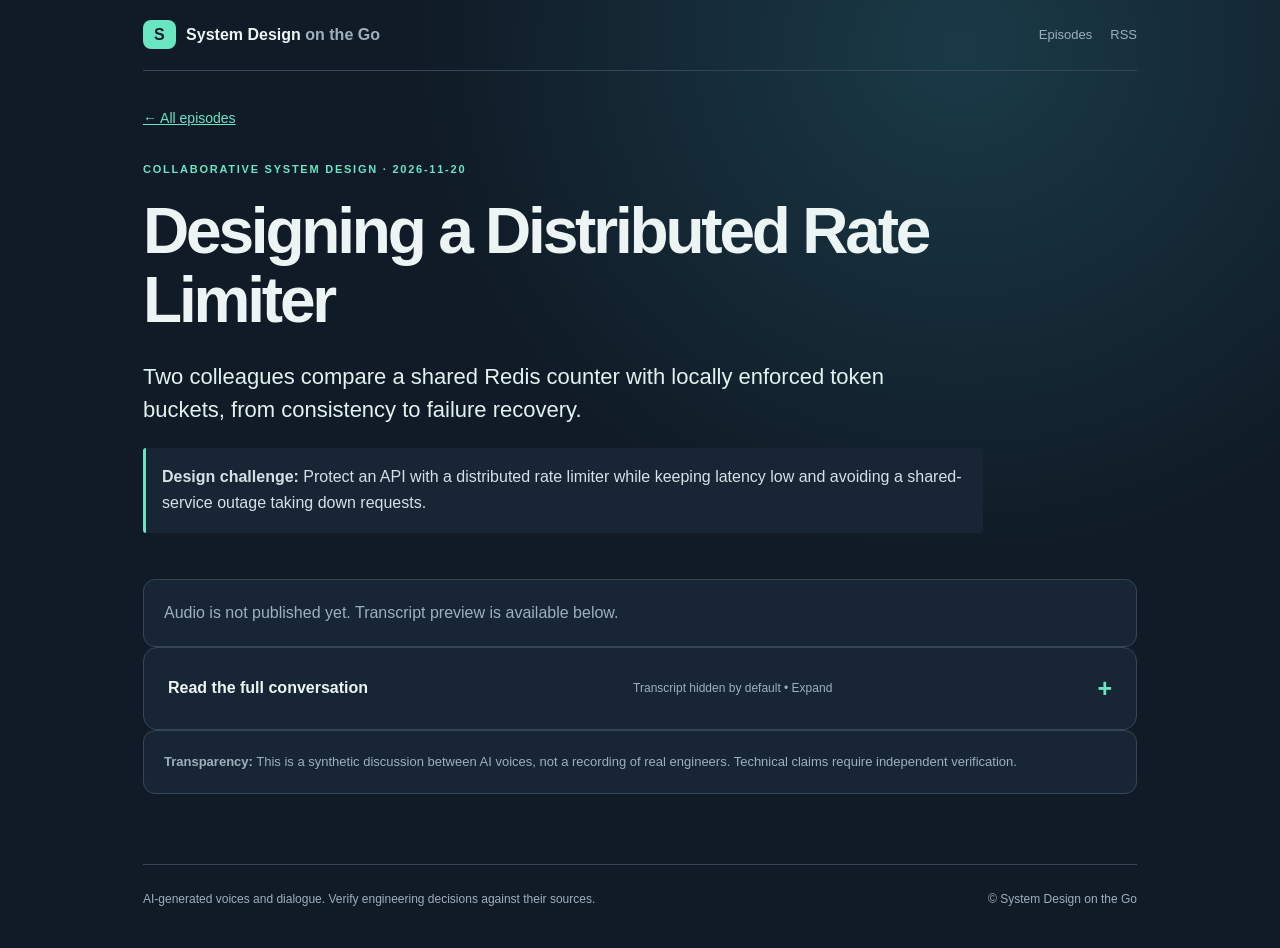
==== docs/episodes/demo-distributed-rate-limiter/index.html @ f4a7b0dd "Initial version" ====
<!doctype html>
<html lang="en"><head><meta charset="utf-8"><meta name="viewport" content="width=device-width,initial-scale=1">
<meta name="description" content="Two colleagues compare a shared Redis counter with locally enforced token buckets, from consistency to failure recovery."><meta name="theme-color" content="#101b27">
<title>Designing a Distributed Rate Limiter — System Design on the Go</title>
<link rel="stylesheet" href="../../assets/styles.css">
<link rel="alternate" type="application/rss+xml" title="Podcast RSS" href="../../feed.xml"></head>
<body><a class="skip" href="#main">Skip to content</a><div class="shell">
<header class="masthead"><a class="brand" href="../../"><span class="brand-mark">S</span> System Design <span class="muted">on the Go</span></a>
<nav><a href="../../">Episodes</a><a href="../../feed.xml">RSS</a></nav></header>
<main id="main"><div class="back"><a href="../../">← All episodes</a></div>
<section class="hero episode-hero"><div class="eyebrow">COLLABORATIVE SYSTEM DESIGN · 2026-11-20</div>
<h1>Designing a Distributed Rate Limiter</h1><p class="lede">Two colleagues compare a shared Redis counter with locally enforced token buckets, from consistency to failure recovery.</p>
<p class="problem"><strong>Design challenge:</strong> Protect an API with a distributed rate limiter while keeping latency low and avoiding a shared-service outage taking down requests.</p></section>
<div class="notice">Audio is not published yet. Transcript preview is available below.</div>
<section class="transcript"><details><summary><span>Read the full conversation</span><span class="hint">Transcript hidden by default • Expand</span></summary>
<div class="transcript-body"><div class="turn"><div class="speaker sA">Engineer A</div><p>We need rate limits across multiple gateways. A per-process counter won&#x27;t work if traffic lands on different instances, so my first thought is a shared store like Redis.</p></div>
<div class="turn"><div class="speaker sB">Engineer B</div><p>A shared counter simplifies enforcement, but now every request may depend on Redis latency and availability. Before we commit, how strict do our limits need to be?</p></div>
<div class="turn"><div class="speaker sA">Engineer A</div><p>Let&#x27;s say paid accounts require reasonably strict limits while anonymous traffic may tolerate small bursts. We should make that an explicit assumption, not present it as a known requirement.</p></div>
<div class="turn"><div class="speaker sB">Engineer B</div><p>Then we could try local token buckets for anonymous clients and a centralized counter for paid accounts. But consistency and failure handling still need careful testing.</p></div>
<div class="turn"><div class="speaker sA">Engineer A</div><p>For strict limits, an atomic Redis operation could update state and TTL together. It also gives us a place to collect rejects and saturation metrics.</p></div>
<div class="turn"><div class="speaker sB">Engineer B</div><p>And we need to ask what happens when Redis is unavailable. Do we fail open and risk overload, or fail closed and block paying customers? I&#x27;d prefer an explicit per-endpoint policy.</p></div>
<div class="turn"><div class="speaker sA">Engineer A</div><p>Agreed. Let&#x27;s also test burst traffic, uneven gateway load and hot customer keys. That will tell us whether a single shard is adequate.</p></div>
<div class="turn"><div class="speaker sB">Engineer B</div><p>Our next step is a prototype and load test, not a premature final architecture. We can compare latency budgets, operational burden and the observed error rate.</p></div></div></details></section>

<section class="notice disclosure"><strong>Transparency:</strong> This is a synthetic discussion between AI voices, not a recording of real engineers. Technical claims require independent verification.</section></main>
<footer>AI-generated voices and dialogue. Verify engineering decisions against their sources. <span>© System Design on the Go</span></footer>
</div></body></html>
---- docs/assets/styles.css ----
:root{color-scheme:dark;--bg:#101b27;--bg2:#172535;--text:#edf5f4;--muted:#9db0bc;--accent:#69e5c1;--border:#344657;font-family:Inter,-apple-system,BlinkMacSystemFont,"Segoe UI",sans-serif}
*{box-sizing:border-box}html{scroll-behavior:smooth}body{margin:0;background:radial-gradient(ellipse at 75% 5%,#1a3a47 0,transparent 40%),var(--bg);color:var(--text);line-height:1.65}a{color:var(--accent)}a:hover{text-decoration:none}a:focus-visible,summary:focus-visible,audio:focus-visible{outline:3px solid var(--accent);outline-offset:4px}.shell{max-width:1050px;margin:auto;padding:0 28px}.skip{position:absolute;left:-10000px;top:0;padding:8px;background:var(--bg)}.skip:focus{left:20px}.masthead{display:flex;justify-content:space-between;align-items:center;border-bottom:1px solid var(--border);padding:22px 0;gap:12px}.brand{font-size:16px;font-weight:750;color:var(--text);text-decoration:none}.brand-mark{background:var(--accent);color:var(--bg);padding:6px 11px;border-radius:8px;margin-right:6px}.muted{color:var(--muted)}nav{display:flex;gap:18px}nav a{font-size:13px;text-decoration:none;color:var(--muted)}nav a:hover{color:var(--text)}.hero{padding:86px 0 78px;max-width:840px}.eyebrow{color:var(--accent);font-weight:750;font-size:11px;letter-spacing:.16em;text-transform:uppercase}.hero h1{font-size:clamp(42px,6vw,78px);line-height:1.08;letter-spacing:-.05em;margin:18px 0 25px}.hero h1 em{color:var(--accent);font-style:normal}.lede{font-size:22px;line-height:1.5;color:#e1f2ef;max-width:750px}.sublede{font-size:16px;color:var(--muted);max-width:690px}.primary{display:inline-block;background:var(--accent);color:#0d2531;text-decoration:none;padding:12px 19px;margin-top:20px;border-radius:10px;font-weight:700}.sectionhead{display:flex;justify-content:space-between;align-items:center;gap:16px}.sectionhead h2{font-size:30px}.sectionhead a{font-size:14px}.episode-grid{display:grid;grid-template-columns:repeat(auto-fill,minmax(280px,1fr));gap:18px;margin-bottom:90px}.episode-card{padding:30px;border:1px solid var(--border);background:var(--bg2);border-radius:18px}.episode-card h2{font-size:25px;line-height:1.25;letter-spacing:-.02em}.episode-card h2 a{color:var(--text);text-decoration:none}.episode-card p{color:var(--muted)}.readmore{font-size:14px;font-weight:650}.back{margin-top:36px;font-size:14px}.episode-hero{padding:30px 0 30px}.episode-hero h1{font-size:clamp(36px,5vw,64px)}.problem{background:var(--bg2);border-left:3px solid var(--accent);padding:16px;color:#d4e1e7;border-radius:3px}.player{padding:27px;background:linear-gradient(115deg,#1e3a42,#1d2c3c);border:1px solid #436263;border-radius:18px;margin:10px 0 28px}.player audio{display:block;width:100%;margin:18px 0}.small{font-size:13px;color:var(--muted)}.notice{background:var(--bg2);color:var(--muted);padding:20px;border-radius:12px;border:1px solid var(--border)}details{border:1px solid var(--border);border-radius:14px;overflow:hidden;background:var(--bg2)}summary{cursor:pointer;display:flex;justify-content:space-between;align-items:center;gap:10px;padding:20px 24px;font-weight:750;list-style:none}summary::-webkit-details-marker{display:none}summary:after{content:'+';color:var(--accent);font-size:25px}details[open] summary:after{content:'−'}.hint{font-weight:400;color:var(--muted);font-size:12px}.transcript-body{border-top:1px solid var(--border);padding:12px 28px}.turn{padding:19px 0;border-bottom:1px solid var(--border)}.turn:last-child{border:0}.speaker{font-size:12px;letter-spacing:.08em;text-transform:uppercase;font-weight:800}.speaker.sA{color:var(--accent)}.speaker.sB{color:#b5b0ff}.turn p{margin:8px 0 0;color:#dae6e9}.sources{margin:50px 0}.sources h2{font-size:24px}.sources li{margin:12px 0}.disclosure{font-size:13px;margin-bottom:70px}footer{padding:25px 0 38px;font-size:12px;color:var(--muted);border-top:1px solid var(--border)}footer span{float:right}
@media(max-width:620px){.shell{padding:0 17px}.masthead{flex-wrap:wrap}.hero{padding:55px 0}.lede{font-size:18px}summary{flex-wrap:wrap}.hint{display:block;width:100%}footer span{float:none;display:block}nav{gap:12px}}
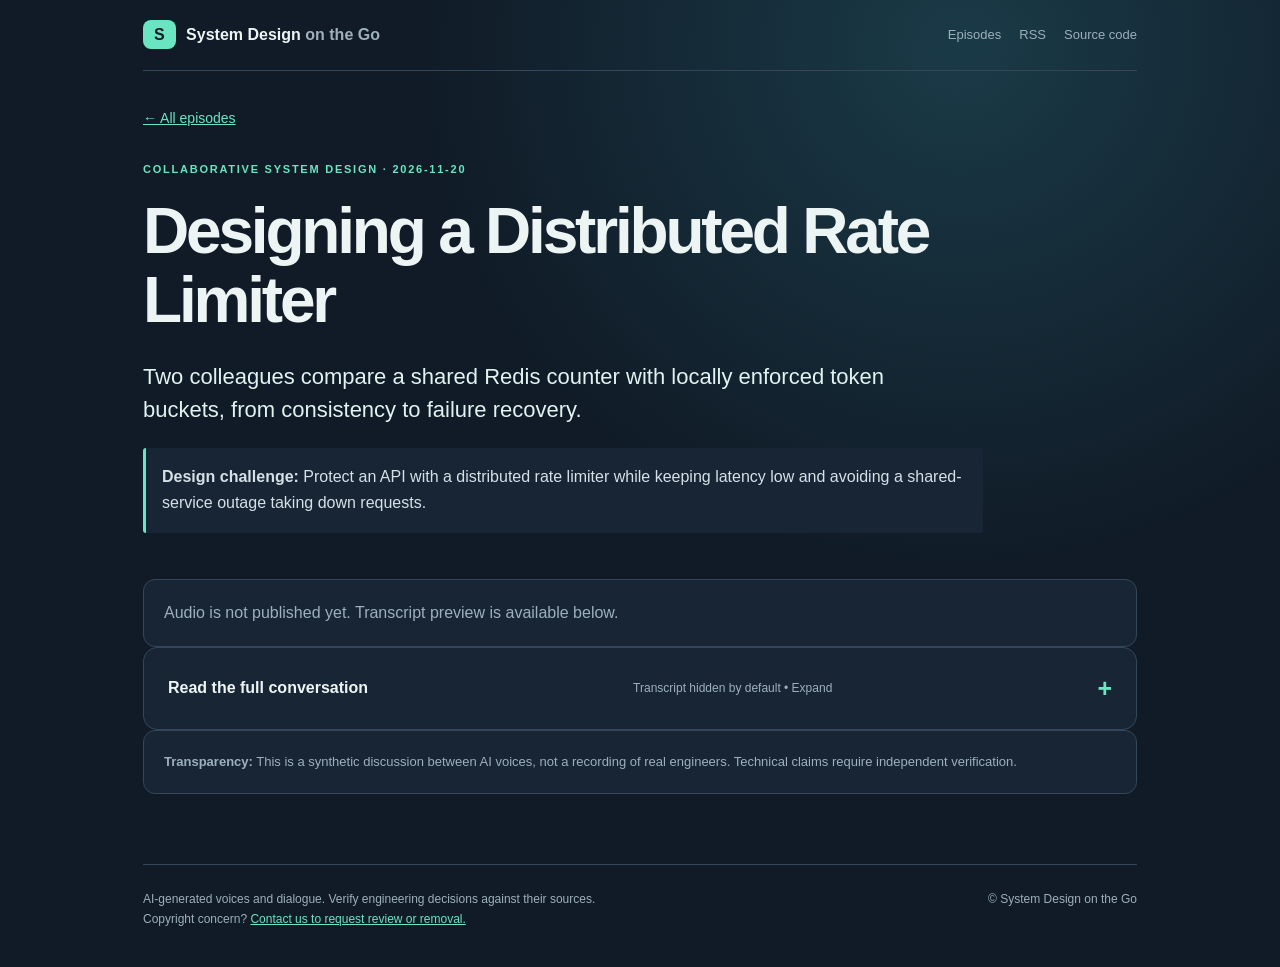
==== commit dd60663c: "update skill process" ====
--- a/docs/episodes/demo-distributed-rate-limiter/index.html
+++ b/docs/episodes/demo-distributed-rate-limiter/index.html
@@ -6,7 +6,7 @@
 <link rel="alternate" type="application/rss+xml" title="Podcast RSS" href="../../feed.xml"></head>
 <body><a class="skip" href="#main">Skip to content</a><div class="shell">
 <header class="masthead"><a class="brand" href="../../"><span class="brand-mark">S</span> System Design <span class="muted">on the Go</span></a>
-<nav><a href="../../">Episodes</a><a href="../../feed.xml">RSS</a></nav></header>
+<nav><a href="../../">Episodes</a><a href="../../feed.xml">RSS</a><a href="https://github.com/JeffreyDallas/system-design-on-the-go" target="_blank" rel="noopener noreferrer">Source code</a></nav></header>
 <main id="main"><div class="back"><a href="../../">← All episodes</a></div>
 <section class="hero episode-hero"><div class="eyebrow">COLLABORATIVE SYSTEM DESIGN · 2026-11-20</div>
 <h1>Designing a Distributed Rate Limiter</h1><p class="lede">Two colleagues compare a shared Redis counter with locally enforced token buckets, from consistency to failure recovery.</p>
@@ -23,5 +23,6 @@
 <div class="turn"><div class="speaker sB">Engineer B</div><p>Our next step is a prototype and load test, not a premature final architecture. We can compare latency budgets, operational burden and the observed error rate.</p></div></div></details></section>
 
 <section class="notice disclosure"><strong>Transparency:</strong> This is a synthetic discussion between AI voices, not a recording of real engineers. Technical claims require independent verification.</section></main>
-<footer>AI-generated voices and dialogue. Verify engineering decisions against their sources. <span>© System Design on the Go</span></footer>
+<footer>AI-generated voices and dialogue. Verify engineering decisions against their sources. <span>© System Design on the Go</span><br>
+Copyright concern? <a href="https://github.com/JeffreyDallas/system-design-on-the-go/issues" target="_blank" rel="noopener noreferrer">Contact us to request review or removal.</a></footer>
 </div></body></html>
